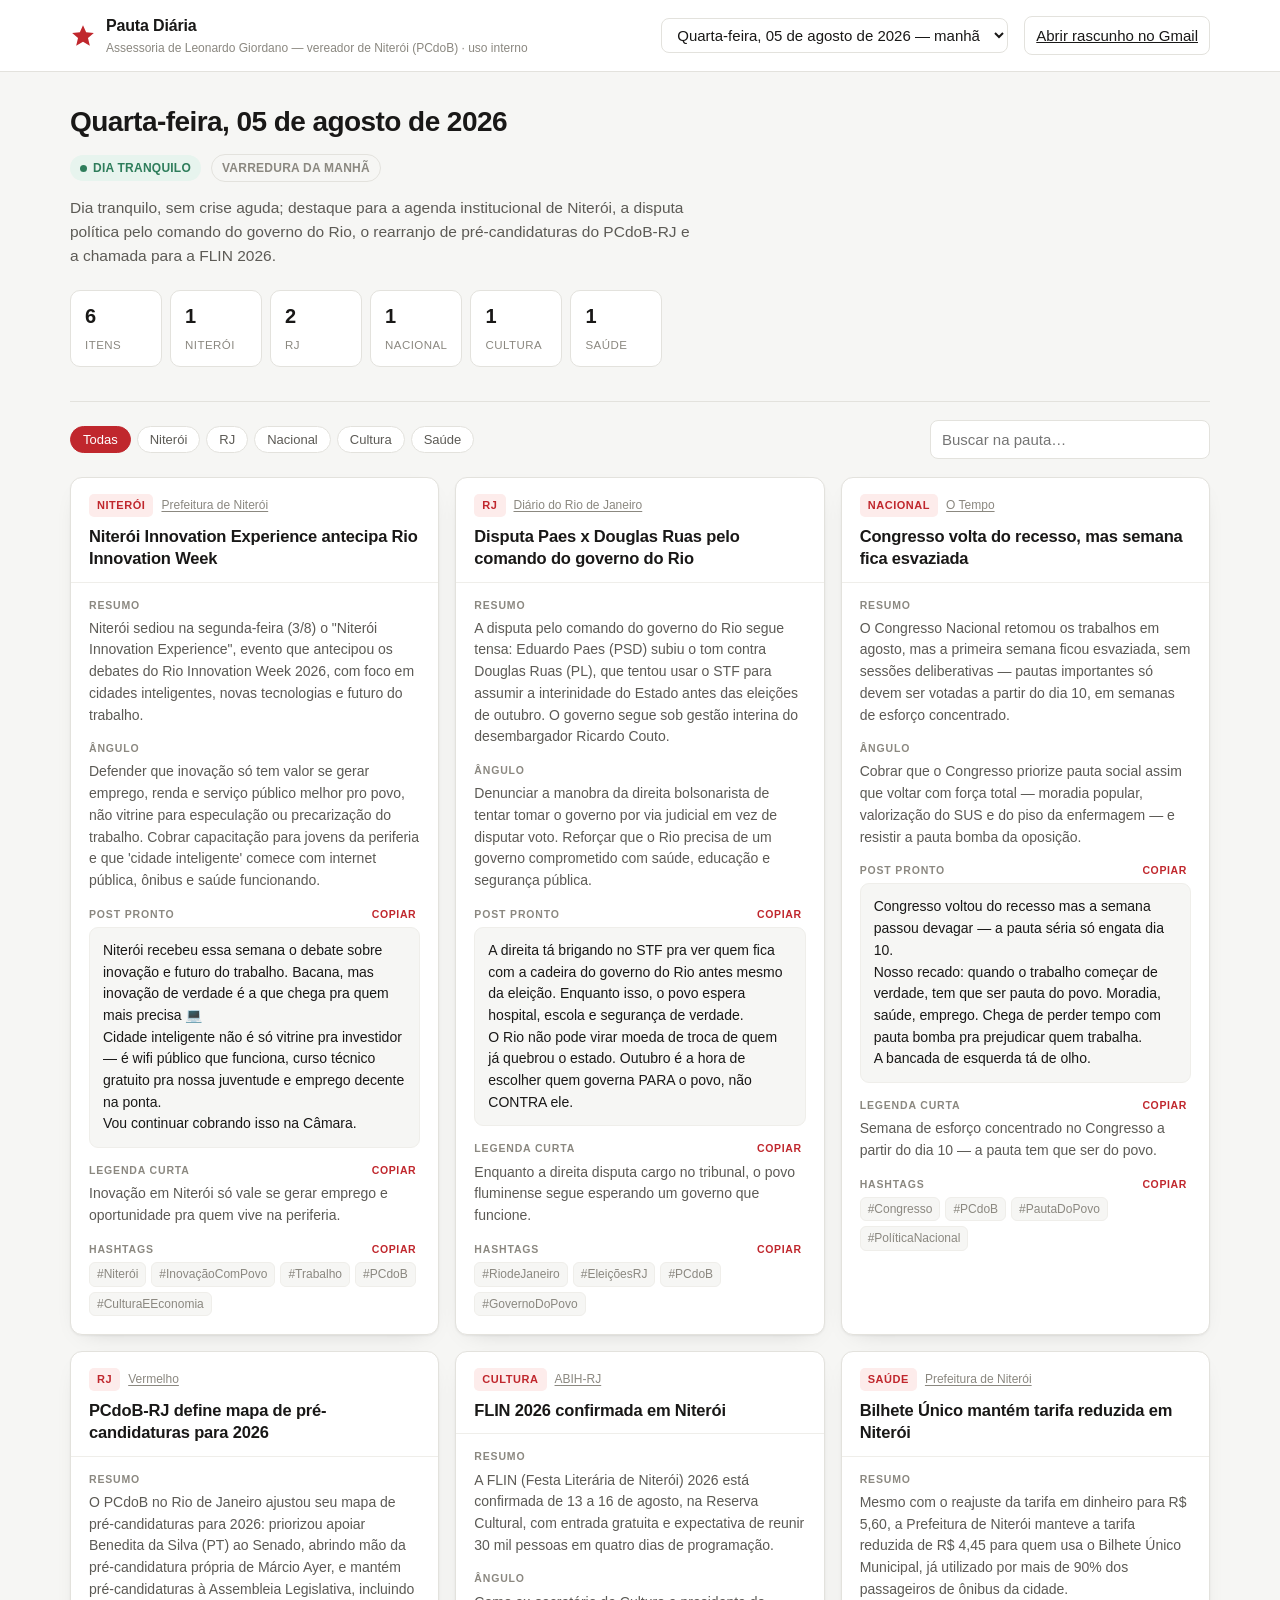
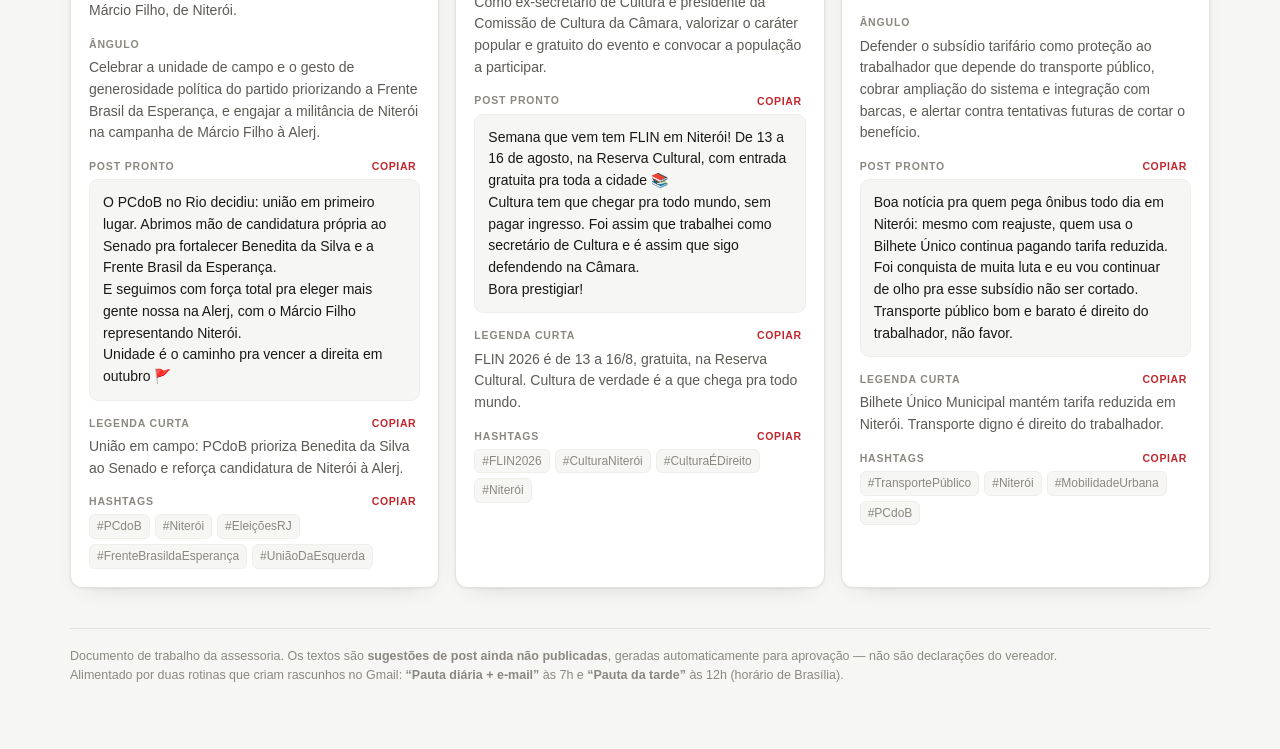
==== index.html @ e03de506 "Dashboard da pauta diaria com sincronizacao automatica do Gmail" ====
<!doctype html>
<html lang="pt-BR">
<head>
<meta charset="utf-8">
<meta name="viewport" content="width=device-width, initial-scale=1">
<title>Pauta Diária — Leonardo Giordano</title>
<style>
  :root{
    --bg:#f6f6f4; --panel:#ffffff; --line:#e3e2dd; --line-soft:#efeeea;
    --ink:#191817; --ink-2:#5c5a55; --ink-3:#8b8880;
    --accent:#c0272d; --accent-soft:#fdeceb;
    --quente:#c0272d; --quente-bg:#fdeceb;
    --tranquila:#2e7d5b; --tranquila-bg:#e7f4ee;
    --radius:12px;
    --shadow:0 1px 2px rgba(0,0,0,.05), 0 8px 24px -16px rgba(0,0,0,.25);
  }
  @media (prefers-color-scheme: dark){
    :root{
      --bg:#141414; --panel:#1d1d1c; --line:#333230; --line-soft:#2a2928;
      --ink:#f0efec; --ink-2:#b0ada6; --ink-3:#807d76;
      --accent:#f0555b; --accent-soft:#3a1a1c;
      --quente:#f0555b; --quente-bg:#3a1a1c;
      --tranquila:#6ec49a; --tranquila-bg:#17301f;
      --shadow:0 1px 2px rgba(0,0,0,.4), 0 8px 24px -16px rgba(0,0,0,.8);
    }
  }
  /* o botão de tema do visualizador manda em ambas as direções */
  :root[data-theme="dark"]{
    --bg:#141414; --panel:#1d1d1c; --line:#333230; --line-soft:#2a2928;
    --ink:#f0efec; --ink-2:#b0ada6; --ink-3:#807d76;
    --accent:#f0555b; --accent-soft:#3a1a1c;
    --quente:#f0555b; --quente-bg:#3a1a1c;
    --tranquila:#6ec49a; --tranquila-bg:#17301f;
    --shadow:0 1px 2px rgba(0,0,0,.4), 0 8px 24px -16px rgba(0,0,0,.8);
  }
  :root[data-theme="light"]{
    --bg:#f6f6f4; --panel:#ffffff; --line:#e3e2dd; --line-soft:#efeeea;
    --ink:#191817; --ink-2:#5c5a55; --ink-3:#8b8880;
    --accent:#c0272d; --accent-soft:#fdeceb;
    --quente:#c0272d; --quente-bg:#fdeceb;
    --tranquila:#2e7d5b; --tranquila-bg:#e7f4ee;
    --shadow:0 1px 2px rgba(0,0,0,.05), 0 8px 24px -16px rgba(0,0,0,.25);
  }
  *{box-sizing:border-box}
  html,body{margin:0;padding:0}
  body{
    background:var(--bg); color:var(--ink);
    font:15px/1.55 -apple-system,BlinkMacSystemFont,"Segoe UI",Roboto,Helvetica,Arial,sans-serif;
    -webkit-font-smoothing:antialiased;
  }
  a{color:inherit}
  .wrap{max-width:1180px;margin:0 auto;padding:0 20px 64px}

  /* ---------- header ---------- */
  header.top{
    border-bottom:1px solid var(--line);
    background:var(--panel);
    position:sticky; top:0; z-index:20;
  }
  .top-inner{max-width:1180px;margin:0 auto;padding:14px 20px;display:flex;align-items:center;gap:16px;flex-wrap:wrap}
  .brand{display:flex;align-items:center;gap:10px;margin-right:auto}
  .star{width:26px;height:26px;flex:none;color:var(--accent)}
  .brand h1{font-size:16px;margin:0;letter-spacing:-.01em}
  .brand span{display:block;font-size:12px;color:var(--ink-3);font-weight:400}
  select, .btn{
    font:inherit; color:var(--ink); background:var(--panel);
    border:1px solid var(--line); border-radius:8px; padding:7px 11px; cursor:pointer;
  }
  select:hover,.btn:hover{border-color:var(--ink-3)}
  .btn.primary{background:var(--accent);border-color:var(--accent);color:#fff}
  .btn.primary:hover{filter:brightness(1.08)}

  /* ---------- hero ---------- */
  .hero{padding:28px 0 8px}
  .hero-date{font-size:28px;font-weight:650;letter-spacing:-.02em;margin:0}
  .hero-meta{display:flex;align-items:center;gap:10px;flex-wrap:wrap;margin-top:10px}
  .pill{
    display:inline-flex;align-items:center;gap:6px;
    font-size:12px;font-weight:600;letter-spacing:.02em;text-transform:uppercase;
    padding:4px 10px;border-radius:999px;
  }
  .pill.quente{background:var(--quente-bg);color:var(--quente)}
  .pill.tranquila{background:var(--tranquila-bg);color:var(--tranquila)}
  .pill.turno{background:var(--bg);color:var(--ink-3);border:1px solid var(--line)}
  .pill.turno.tarde{color:var(--ink-2)}
  .dot{width:7px;height:7px;border-radius:50%;background:currentColor}
  .hero-sum{margin:14px 0 0;color:var(--ink-2);max-width:72ch;font-size:15.5px}

  /* ---------- stats ---------- */
  .stats{display:flex;gap:8px;flex-wrap:wrap;margin:22px 0 0}
  .stat{
    background:var(--panel);border:1px solid var(--line);border-radius:10px;
    padding:10px 14px;min-width:92px;
  }
  .stat b{display:block;font-size:20px;font-weight:650;letter-spacing:-.02em}
  .stat span{font-size:11.5px;color:var(--ink-3);text-transform:uppercase;letter-spacing:.04em}

  /* ---------- toolbar ---------- */
  .toolbar{
    display:flex;gap:10px;align-items:center;flex-wrap:wrap;
    margin:26px 0 18px;padding-top:18px;border-top:1px solid var(--line);
  }
  .chips{display:flex;gap:6px;flex-wrap:wrap}
  .chip{
    font-size:13px;padding:5px 12px;border-radius:999px;cursor:pointer;
    border:1px solid var(--line);background:var(--panel);color:var(--ink-2);
  }
  .chip:hover{border-color:var(--ink-3)}
  .chip.on{background:var(--accent);border-color:var(--accent);color:#fff}
  .search{
    margin-left:auto;flex:1;min-width:200px;max-width:280px;
    font:inherit;color:var(--ink);background:var(--panel);
    border:1px solid var(--line);border-radius:8px;padding:7px 11px;
  }
  .search:focus{outline:2px solid var(--accent);outline-offset:-1px;border-color:transparent}

  /* ---------- cards ---------- */
  .grid{display:grid;grid-template-columns:repeat(auto-fill,minmax(min(340px,100%),1fr));gap:16px}
  .card{
    background:var(--panel);border:1px solid var(--line);border-radius:var(--radius);
    box-shadow:var(--shadow);overflow:hidden;display:flex;flex-direction:column;
  }
  .card-head{padding:16px 18px 12px;border-bottom:1px solid var(--line-soft)}
  .tagline{display:flex;align-items:center;gap:8px;margin-bottom:8px;flex-wrap:wrap}
  .area{
    font-size:11px;font-weight:700;letter-spacing:.05em;text-transform:uppercase;
    padding:3px 8px;border-radius:5px;background:var(--accent-soft);color:var(--accent);
  }
  .src{font-size:12px;color:var(--ink-3)}
  .src a{color:var(--ink-3);text-decoration:underline;text-underline-offset:2px}
  .src a:hover{color:var(--accent)}
  .card h3{margin:0;font-size:16.5px;line-height:1.35;letter-spacing:-.01em;font-weight:650}
  .card-body{padding:14px 18px 18px;display:flex;flex-direction:column;gap:14px}
  .block-label{
    font-size:10.5px;font-weight:700;letter-spacing:.08em;text-transform:uppercase;
    color:var(--ink-3);margin-bottom:5px;display:flex;align-items:center;gap:8px;
  }
  .block p{margin:0;color:var(--ink-2);font-size:14px}
  .post{
    background:var(--bg);border:1px solid var(--line-soft);border-radius:9px;
    padding:12px 13px;white-space:pre-wrap;font-size:14px;color:var(--ink);
  }
  .copy{
    margin-left:auto;font-size:10.5px;font-weight:700;letter-spacing:.06em;text-transform:uppercase;
    background:none;border:none;color:var(--accent);cursor:pointer;padding:2px 4px;border-radius:4px;
  }
  .copy:hover{background:var(--accent-soft)}
  .copy.ok{color:var(--tranquila)}
  .tags{display:flex;flex-wrap:wrap;gap:5px}
  .tag{font-size:12px;color:var(--ink-3);background:var(--bg);border:1px solid var(--line-soft);border-radius:6px;padding:2px 7px}
  .empty{padding:56px 20px;text-align:center;color:var(--ink-3)}

  @media (max-width:640px){
    .wrap{padding:0 14px 48px}
    .top-inner{padding:12px 14px;gap:10px}
    .brand{width:100%}
    #seletorDia{flex:1;min-width:0}
    .hero{padding:20px 0 4px}
    .hero-date{font-size:23px}
    .search{margin-left:0;max-width:none;width:100%}
    .stat{flex:1;min-width:78px}
  }
  footer{margin-top:40px;padding-top:18px;border-top:1px solid var(--line);font-size:12.5px;color:var(--ink-3)}
  footer a{color:var(--accent)}
</style>
</head>
<body>

<header class="top">
  <div class="top-inner">
    <div class="brand">
      <svg class="star" viewBox="0 0 24 24" fill="currentColor" aria-hidden="true"><path d="M12 2l2.9 6.6 7.1.6-5.4 4.7 1.7 7L12 17.3 5.7 20.9l1.7-7L2 9.2l7.1-.6z"/></svg>
      <div>
        <h1>Pauta Diária</h1>
        <span>Assessoria de Leonardo Giordano — vereador de Niterói (PCdoB) · uso interno</span>
      </div>
    </div>
    <select id="seletorDia" aria-label="Escolher dia"></select>
    <a class="btn" id="linkGmail" href="https://mail.google.com/mail/u/0/#drafts" target="_blank" rel="noopener">Abrir rascunho no Gmail</a>
  </div>
</header>

<div class="wrap">
  <section class="hero">
    <h2 class="hero-date" id="heroData">—</h2>
    <div class="hero-meta">
      <span class="pill" id="heroTemp"><span class="dot"></span><span id="heroTempTxt">—</span></span>
      <span class="pill turno" id="heroTurno">—</span>
      <span class="src" id="heroFonte"></span>
    </div>
    <p class="hero-sum" id="heroResumo"></p>
    <div class="stats" id="stats"></div>
  </section>

  <div class="toolbar">
    <div class="chips" id="chips"></div>
    <input class="search" id="busca" type="search" placeholder="Buscar na pauta…">
  </div>

  <div class="grid" id="grid"></div>
  <div class="empty" id="vazio" hidden>Nenhum item corresponde ao filtro.</div>

  <footer>
    Documento de trabalho da assessoria. Os textos são <b>sugestões de post ainda não publicadas</b>, geradas
    automaticamente para aprovação — não são declarações do vereador.<br>
    Alimentado por duas rotinas que criam rascunhos no Gmail: <b>“Pauta diária + e-mail”</b> às 7h e
    <b>“Pauta da tarde”</b> às 12h (horário de Brasília).
  </footer>
</div>

<script src="data/manifest.js"></script>
<script>
/* ---------- carga dos dados ---------- */
const PAUTAS = [];
function registrarPauta(p){ PAUTAS.push(p); }

const AREAS = ["Niterói","RJ","Nacional","Cultura","Saúde"];
let filtroArea = "Todas";
let termo = "";
let atual = null;

function carregar(){
  const dias = (window.PAUTAS_DIAS || []).slice();
  if(!dias.length){ document.getElementById("grid").innerHTML =
    '<div class="empty">Nenhum dia carregado. Verifique <code>data/manifest.js</code>.</div>'; return; }
  let pendentes = dias.length;
  dias.forEach(d => {
    const s = document.createElement("script");
    s.src = "data/dias/" + d + ".js";
    s.onload = s.onerror = () => { if(--pendentes === 0) iniciar(); };
    document.head.appendChild(s);
  });
}

function iniciar(){
  // mais recente primeiro; no mesmo dia, a tarde vem antes da manhã
  PAUTAS.sort((a,b) => ordem(b).localeCompare(ordem(a)));
  const sel = document.getElementById("seletorDia");
  sel.innerHTML = PAUTAS.map((p,i) => `<option value="${i}">${rotuloPauta(p)}</option>`).join("");
  sel.onchange = () => selecionar(PAUTAS[+sel.value]);
  document.getElementById("busca").oninput = e => { termo = e.target.value.toLowerCase().trim(); render(); };
  montarChips();
  selecionar(PAUTAS[0]);
}

/* ---------- render ---------- */
function selecionar(p){
  atual = p;
  document.getElementById("heroData").textContent = dataLonga(p.data);
  const turno = turnoDe(p);
  const et = document.getElementById("heroTurno");
  et.textContent = turno === "tarde" ? "Varredura da tarde" : "Varredura da manhã";
  et.className = "pill turno " + turno;
  const temp = (p.temperatura || "").toLowerCase() === "quente" ? "quente" : "tranquila";
  const pill = document.getElementById("heroTemp");
  pill.className = "pill " + temp;
  document.getElementById("heroTempTxt").textContent = temp === "quente" ? "Dia quente" : "Dia tranquilo";
  document.getElementById("heroResumo").textContent = p.resumo_dia || "";
  document.getElementById("linkGmail").href = p.gmail_thread
    ? "https://mail.google.com/mail/u/0/#drafts/" + p.gmail_thread
    : "https://mail.google.com/mail/u/0/#drafts";

  const porArea = {};
  (p.itens || []).forEach(i => porArea[i.area] = (porArea[i.area] || 0) + 1);
  document.getElementById("stats").innerHTML =
    `<div class="stat"><b>${(p.itens||[]).length}</b><span>Itens</span></div>` +
    AREAS.filter(a => porArea[a]).map(a => `<div class="stat"><b>${porArea[a]}</b><span>${a}</span></div>`).join("");

  render();
}

function montarChips(){
  const c = document.getElementById("chips");
  c.innerHTML = ["Todas", ...AREAS].map(a =>
    `<button class="chip${a === filtroArea ? " on" : ""}" data-a="${a}">${a}</button>`).join("");
  c.querySelectorAll(".chip").forEach(b => b.onclick = () => {
    filtroArea = b.dataset.a;
    c.querySelectorAll(".chip").forEach(x => x.classList.toggle("on", x.dataset.a === filtroArea));
    render();
  });
}

function render(){
  if(!atual) return;
  const itens = (atual.itens || []).filter(i => {
    if(filtroArea !== "Todas" && i.area !== filtroArea) return false;
    if(!termo) return true;
    return JSON.stringify(i).toLowerCase().includes(termo);
  });
  const vazio = document.getElementById("vazio");
  vazio.hidden = itens.length > 0;
  vazio.textContent = (atual.itens || []).length === 0
    ? "Sem fato novo relevante nesta varredura."
    : "Nenhum item corresponde ao filtro.";
  document.getElementById("grid").innerHTML = itens.map(cardHTML).join("");
  document.querySelectorAll("[data-copy]").forEach(b => b.onclick = () => copiar(b));
}

function cardHTML(i){
  const link = limparLink(i.link);
  const tags = (i.hashtags || []).join(" ");
  return `
  <article class="card">
    <div class="card-head">
      <div class="tagline">
        <span class="area">${esc(i.area)}</span>
        <span class="src">${link ? `<a href="${esc(link)}" target="_blank" rel="noopener">${esc(i.veiculo || "fonte")}</a>` : esc(i.veiculo || "")}</span>
      </div>
      <h3>${esc(i.titulo)}</h3>
    </div>
    <div class="card-body">
      <div class="block">
        <div class="block-label">Resumo</div>
        <p>${esc(i.resumo)}</p>
      </div>
      <div class="block">
        <div class="block-label">Ângulo</div>
        <p>${esc(i.angulo)}</p>
      </div>
      <div class="block">
        <div class="block-label">Post pronto
          <button class="copy" data-copy="${att(i.post)}">Copiar</button>
        </div>
        <div class="post">${esc(i.post)}</div>
      </div>
      <div class="block">
        <div class="block-label">Legenda curta
          <button class="copy" data-copy="${att(i.legenda)}">Copiar</button>
        </div>
        <p>${esc(i.legenda)}</p>
      </div>
      <div class="block">
        <div class="block-label">Hashtags
          <button class="copy" data-copy="${att(tags)}">Copiar</button>
        </div>
        <div class="tags">${(i.hashtags || []).map(h => `<span class="tag">${esc(h)}</span>`).join("")}</div>
      </div>
    </div>
  </article>`;
}

/* ---------- utilidades ---------- */
function turnoDe(p){ return (p.turno || "manhã").toLowerCase() === "tarde" ? "tarde" : "manhã"; }
function ordem(p){ return p.data + (turnoDe(p) === "tarde" ? "-1" : "-0"); }
function rotuloPauta(p){ return dataLonga(p.data) + " — " + turnoDe(p); }

function esc(s){ return String(s == null ? "" : s).replace(/[&<>"]/g, c => ({"&":"&amp;","<":"&lt;",">":"&gt;",'"':"&quot;"}[c])); }
function att(s){ return esc(s).replace(/\n/g, "&#10;"); }

// Rascunhos do Gmail embrulham links em https://www.google.com/url?q=… — desembrulha.
function limparLink(u){
  if(!u) return "";
  const m = /[?&]q=([^&]+)/.exec(u);
  if(u.includes("google.com/url") && m){ try { return decodeURIComponent(m[1]); } catch(e){ return u; } }
  return u;
}

function dataLonga(iso){
  const [a,m,d] = iso.split("-").map(Number);
  const dt = new Date(a, m-1, d);
  const s = dt.toLocaleDateString("pt-BR", { weekday:"long", day:"2-digit", month:"long", year:"numeric" });
  return s.charAt(0).toUpperCase() + s.slice(1);
}

function copiar(btn){
  const txt = btn.getAttribute("data-copy").replace(/&#10;/g, "\n");
  const div = document.createElement("textarea");
  div.innerHTML = txt;
  const plano = div.value;
  const ok = () => { btn.textContent = "Copiado!"; btn.classList.add("ok"); setTimeout(() => { btn.textContent = "Copiar"; btn.classList.remove("ok"); }, 1600); };
  if(navigator.clipboard && window.isSecureContext){
    navigator.clipboard.writeText(plano).then(ok, () => fallback(plano, ok));
  } else fallback(plano, ok);
}
function fallback(txt, ok){
  const ta = document.createElement("textarea");
  ta.value = txt; ta.style.position = "fixed"; ta.style.opacity = "0";
  document.body.appendChild(ta); ta.select();
  try { document.execCommand("copy"); ok(); } catch(e){}
  document.body.removeChild(ta);
}

carregar();
</script>
</body>
</html>
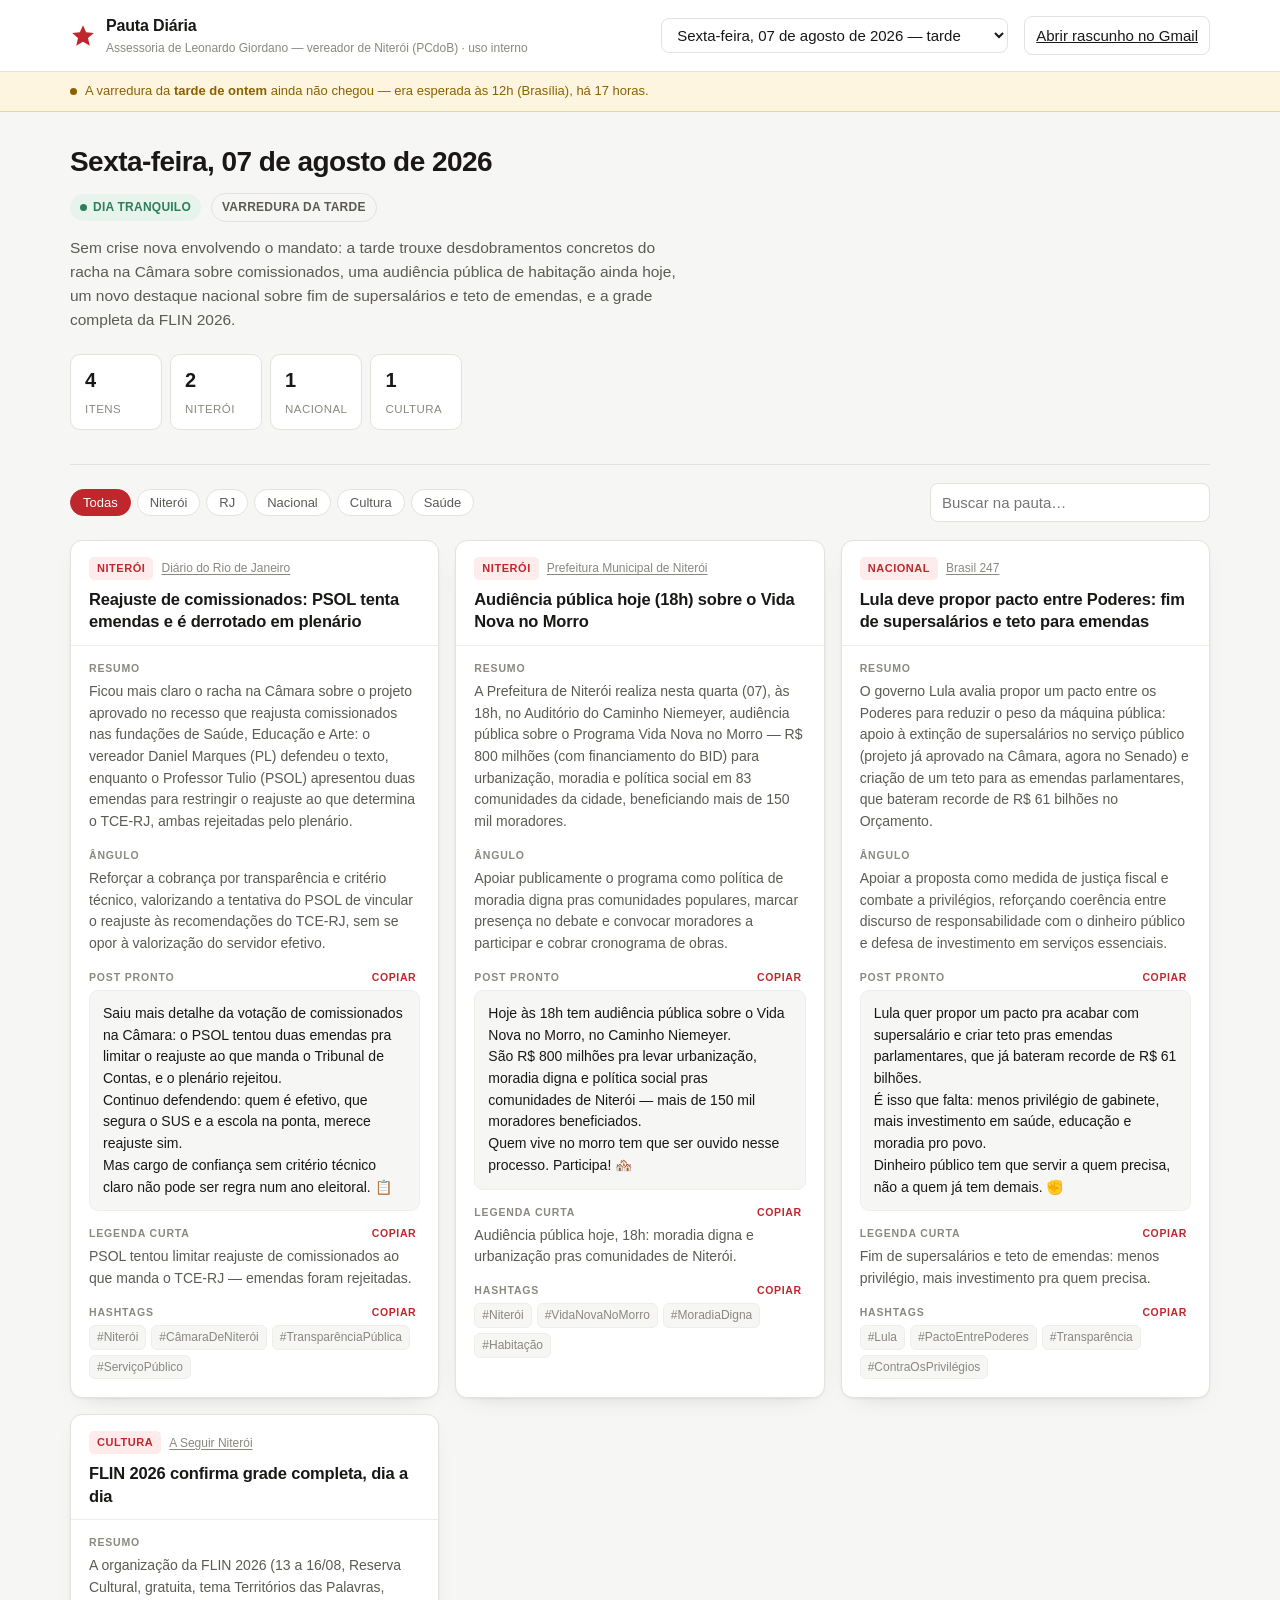
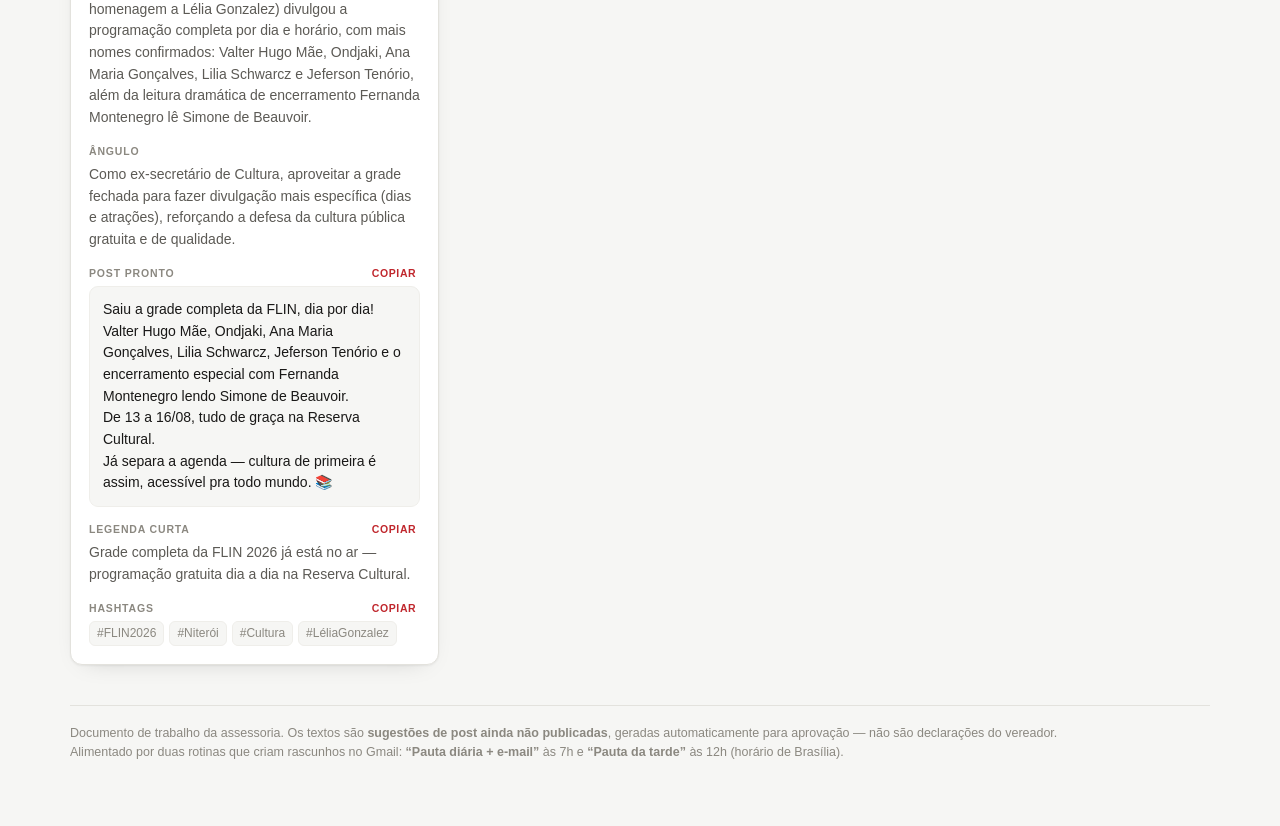
==== commit 55958cc3: "Faixa de frescor: avisa quando a varredura esperada nao chegou" ====
--- a/index.html
+++ b/index.html
@@ -41,6 +41,15 @@
     --tranquila:#2e7d5b; --tranquila-bg:#e7f4ee;
     --shadow:0 1px 2px rgba(0,0,0,.05), 0 8px 24px -16px rgba(0,0,0,.25);
   }
+  /* cor de aviso, separada do vermelho de "dia quente" para não confundir
+     urgência jornalística com atraso técnico */
+  :root{ --aviso:#8a6100; --aviso-bg:#fdf5e0; --aviso-linha:#e8d49a; }
+  @media (prefers-color-scheme: dark){
+    :root{ --aviso:#e0b64e; --aviso-bg:#2c2413; --aviso-linha:#4d4021; }
+  }
+  :root[data-theme="dark"]{ --aviso:#e0b64e; --aviso-bg:#2c2413; --aviso-linha:#4d4021; }
+  :root[data-theme="light"]{ --aviso:#8a6100; --aviso-bg:#fdf5e0; --aviso-linha:#e8d49a; }
+
   *{box-sizing:border-box}
   html,body{margin:0;padding:0}
   body{
@@ -149,6 +158,23 @@
   .tags{display:flex;flex-wrap:wrap;gap:5px}
   .tag{font-size:12px;color:var(--ink-3);background:var(--bg);border:1px solid var(--line-soft);border-radius:6px;padding:2px 7px}
   .empty{padding:56px 20px;text-align:center;color:var(--ink-3)}
+
+  /* ---------- faixa de frescor ---------- */
+  .frescor{border-bottom:1px solid var(--line); background:var(--panel)}
+  .frescor.atrasado{background:var(--aviso-bg); border-bottom-color:var(--aviso-linha)}
+  .frescor-inner{
+    max-width:1180px; margin:0 auto; padding:9px 20px;
+    display:flex; align-items:center; gap:8px;
+    font-size:13px; color:var(--ink-3);
+  }
+  .frescor.atrasado .frescor-inner{color:var(--aviso); font-weight:500}
+  .frescor .sinal{
+    width:7px; height:7px; border-radius:50%; flex:none;
+    background:var(--tranquila);
+  }
+  .frescor.atrasado .sinal{background:var(--aviso)}
+  .frescor b{color:var(--ink-2); font-weight:600}
+  .frescor.atrasado b{color:var(--aviso)}
 
   @media (max-width:640px){
     .wrap{padding:0 14px 48px}
@@ -179,6 +205,13 @@
     <a class="btn" id="linkGmail" href="https://mail.google.com/mail/u/0/#drafts" target="_blank" rel="noopener">Abrir rascunho no Gmail</a>
   </div>
 </header>
+
+<div class="frescor" id="frescor" hidden>
+  <div class="frescor-inner">
+    <span class="sinal"></span>
+    <span id="frescorTexto"></span>
+  </div>
+</div>
 
 <div class="wrap">
   <section class="hero">
@@ -241,6 +274,87 @@
   document.getElementById("busca").oninput = e => { termo = e.target.value.toLowerCase().trim(); render(); };
   montarChips();
   selecionar(PAUTAS[0]);
+  atualizarFrescor();
+  setInterval(atualizarFrescor, 5 * 60 * 1000);
+}
+
+/* ---------- frescor: a pauta esperada já chegou? ---------- */
+// As rotinas rodam 07h (manhã) e 12h (tarde) de Brasília = 10h e 15h UTC.
+// Comparar em UTC deixa o aviso correto mesmo se quem abre estiver em outro fuso.
+const VARREDURAS = [
+  { turno: "manhã", horaUTC: 10, horario: "7h" },
+  { turno: "tarde", horaUTC: 15, horario: "12h" }
+];
+// Folga entre a hora da rotina e o momento em que consideramos atrasado:
+// a rotina leva alguns minutos e o robô que lê o Gmail passa de hora em hora.
+const FOLGA_MS = 90 * 60 * 1000;
+
+function atualizarFrescor(){
+  const faixa = document.getElementById("frescor");
+  const texto = document.getElementById("frescorTexto");
+  if(!PAUTAS.length) return;
+
+  const agora = Date.now();
+  const esperadas = [];
+  for(let recuo = 0; recuo <= 3; recuo++){
+    const dia = new Date(agora - recuo * 864e5);
+    VARREDURAS.forEach(v => {
+      const quando = Date.UTC(dia.getUTCFullYear(), dia.getUTCMonth(), dia.getUTCDate(), v.horaUTC);
+      if(quando + FOLGA_MS <= agora) esperadas.push({ quando: quando, v: v, dia: dia });
+    });
+  }
+  if(!esperadas.length) return;
+  esperadas.sort((a, b) => b.quando - a.quando);
+
+  const alvo = esperadas[0];
+  const ident = isoUTC(alvo.dia) + (alvo.v.turno === "tarde" ? "-tarde" : "");
+  const chegou = PAUTAS.some(p => p.data + (turnoDe(p) === "tarde" ? "-tarde" : "") === ident);
+
+  faixa.hidden = false;
+  if(chegou){
+    // em dia: mostra a pauta mais nova que existe, que pode ser posterior à
+    // última varredura vencida (a da tarde chega antes de virar "cobrável")
+    faixa.classList.remove("atrasado");
+    const nova = PAUTAS[0];
+    texto.innerHTML = "Última varredura: <b>" + diaRelativo(diaDaPauta(nova)) + ", " +
+      turnoDe(nova) + "</b> — " + haQuantoTempo(agora - instanteDaPauta(nova)) + ".";
+  } else {
+    faixa.classList.add("atrasado");
+    texto.innerHTML = "A varredura da <b>" + alvo.v.turno + " de " + diaRelativo(alvo.dia) +
+      "</b> ainda não chegou — era esperada às " + alvo.v.horario +
+      " (Brasília), há " + haQuantoTempo(agora - alvo.quando).replace(/^há /, "") + ".";
+  }
+}
+
+function instanteDaPauta(p){
+  const [a, m, d] = p.data.split("-").map(Number);
+  return Date.UTC(a, m - 1, d, turnoDe(p) === "tarde" ? 15 : 10);
+}
+function diaDaPauta(p){ return new Date(instanteDaPauta(p)); }
+
+function isoUTC(d){
+  return d.getUTCFullYear() + "-" +
+    String(d.getUTCMonth() + 1).padStart(2, "0") + "-" +
+    String(d.getUTCDate()).padStart(2, "0");
+}
+
+function diaRelativo(d){
+  const hoje = isoUTC(new Date());
+  const ontem = isoUTC(new Date(Date.now() - 864e5));
+  const iso = isoUTC(d);
+  if(iso === hoje) return "hoje";
+  if(iso === ontem) return "ontem";
+  const [a, m, dd] = iso.split("-");
+  return dd + "/" + m;
+}
+
+function haQuantoTempo(ms){
+  const min = Math.round(ms / 6e4);
+  if(min < 60) return "há " + min + " min";
+  const h = Math.round(min / 60);
+  if(h < 24) return "há " + h + (h === 1 ? " hora" : " horas");
+  const d = Math.round(h / 24);
+  return "há " + d + (d === 1 ? " dia" : " dias");
 }
 
 /* ---------- render ---------- */
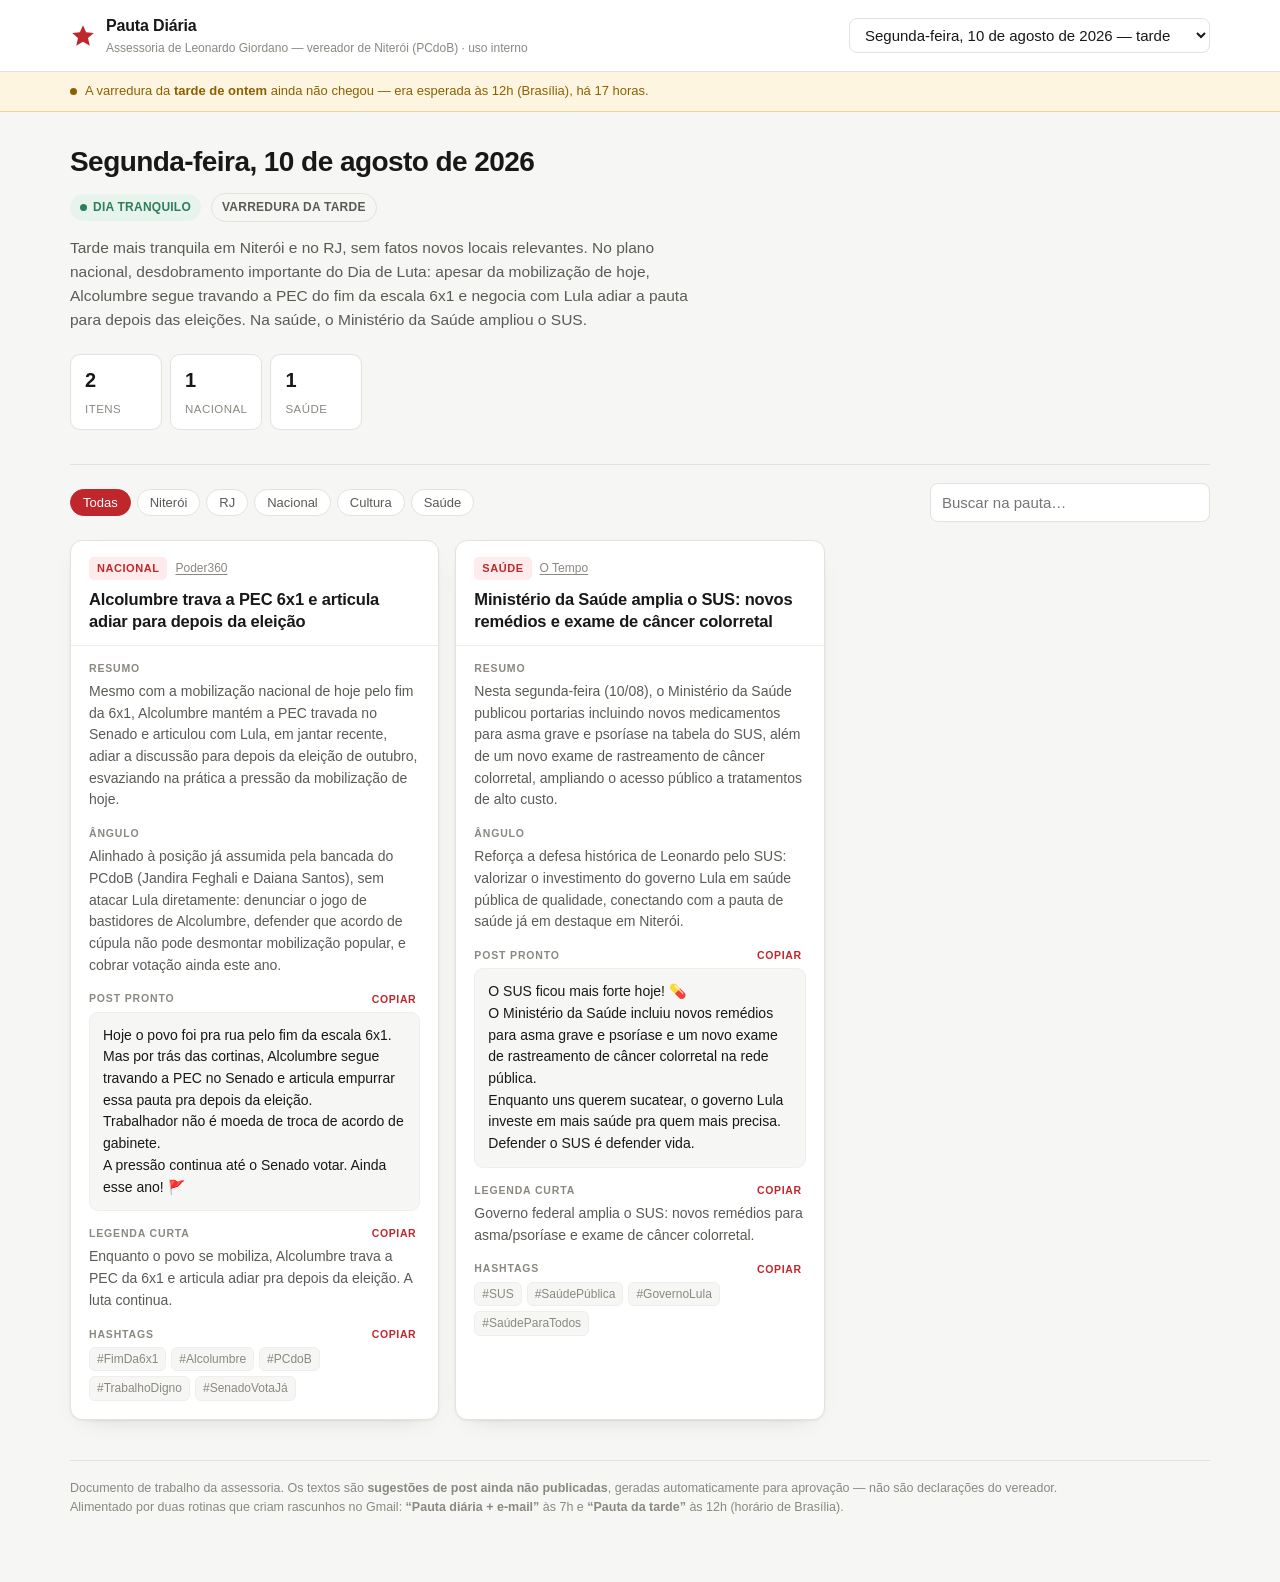
==== commit 083faf6c: "Remover o botao de abrir rascunho no Gmail" ====
--- a/index.html
+++ b/index.html
@@ -71,13 +71,11 @@
   .star{width:26px;height:26px;flex:none;color:var(--accent)}
   .brand h1{font-size:16px;margin:0;letter-spacing:-.01em}
   .brand span{display:block;font-size:12px;color:var(--ink-3);font-weight:400}
-  select, .btn{
+  select{
     font:inherit; color:var(--ink); background:var(--panel);
     border:1px solid var(--line); border-radius:8px; padding:7px 11px; cursor:pointer;
   }
-  select:hover,.btn:hover{border-color:var(--ink-3)}
-  .btn.primary{background:var(--accent);border-color:var(--accent);color:#fff}
-  .btn.primary:hover{filter:brightness(1.08)}
+  select:hover{border-color:var(--ink-3)}
 
   /* ---------- hero ---------- */
   .hero{padding:28px 0 8px}
@@ -202,7 +200,6 @@
       </div>
     </div>
     <select id="seletorDia" aria-label="Escolher dia"></select>
-    <a class="btn" id="linkGmail" href="https://mail.google.com/mail/u/0/#drafts" target="_blank" rel="noopener">Abrir rascunho no Gmail</a>
   </div>
 </header>
 
@@ -370,9 +367,6 @@
   pill.className = "pill " + temp;
   document.getElementById("heroTempTxt").textContent = temp === "quente" ? "Dia quente" : "Dia tranquilo";
   document.getElementById("heroResumo").textContent = p.resumo_dia || "";
-  document.getElementById("linkGmail").href = p.gmail_thread
-    ? "https://mail.google.com/mail/u/0/#drafts/" + p.gmail_thread
-    : "https://mail.google.com/mail/u/0/#drafts";
 
   const porArea = {};
   (p.itens || []).forEach(i => porArea[i.area] = (porArea[i.area] || 0) + 1);
